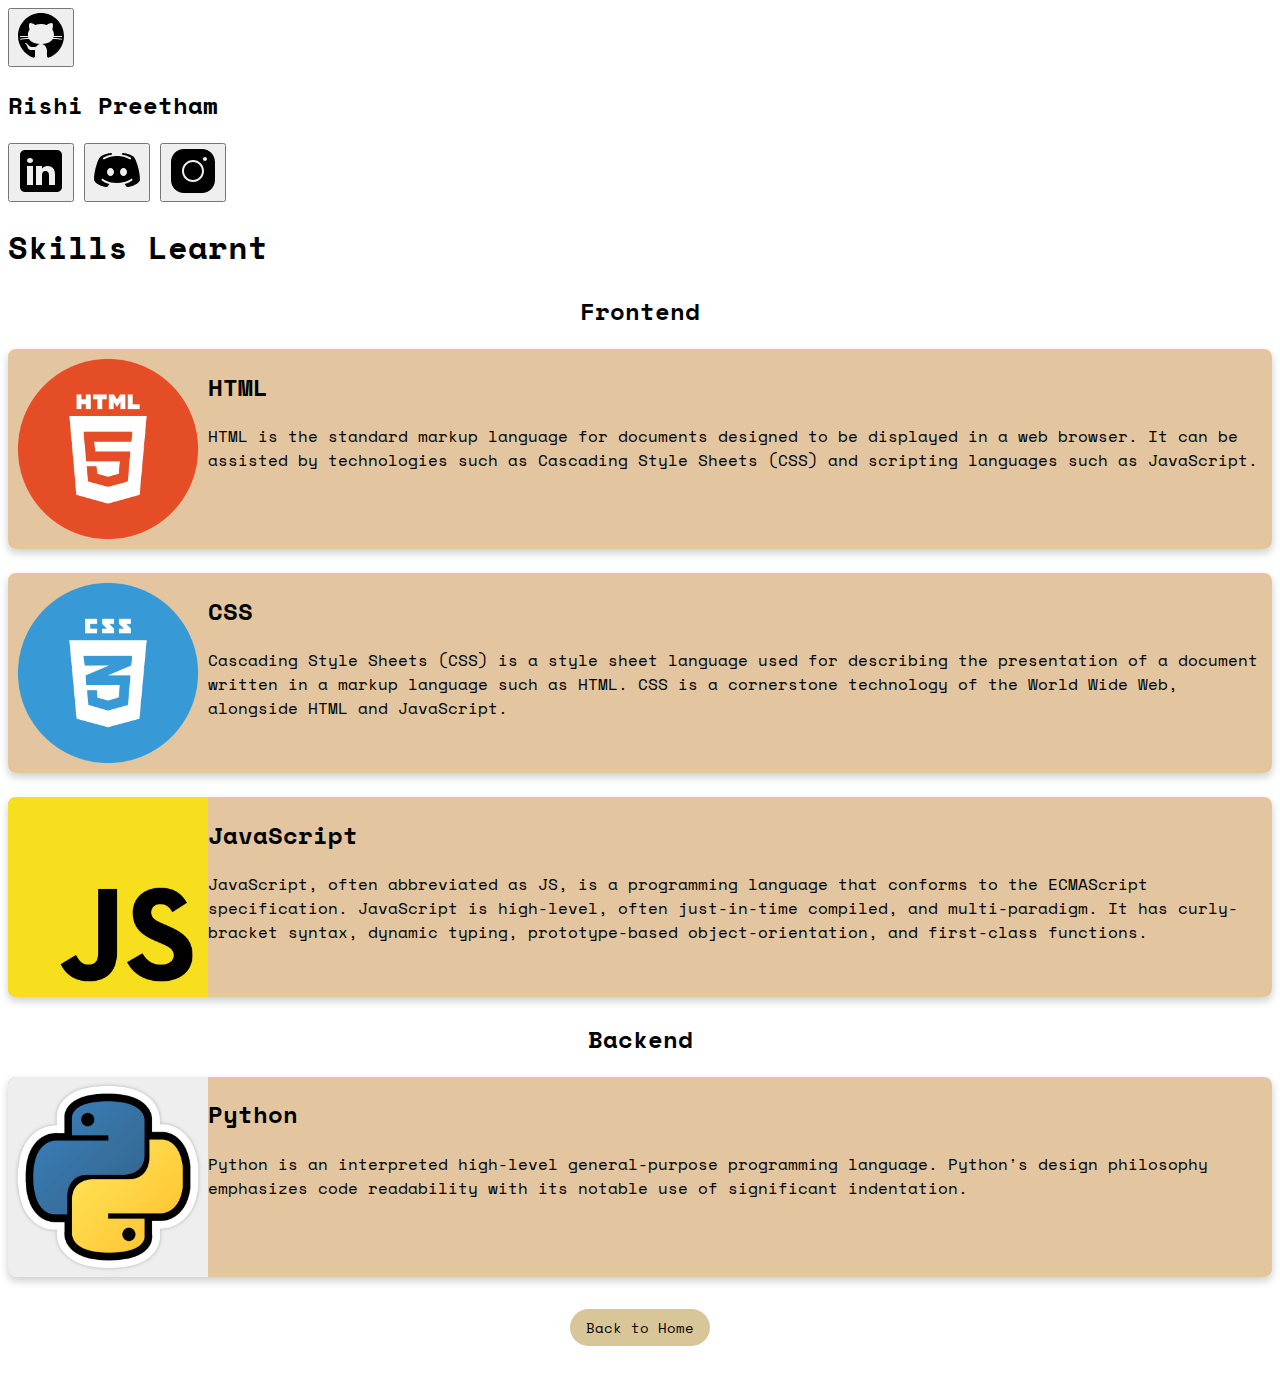
==== skills.html @ d70bb4a3 "Update skills.html" ====
<!DOCTYPE html>
<html lang="en">
<head>
    <meta charset="UTF-8">
    <meta name="viewport" content="width=device-width, initial-scale=1.0">
    <title>Portfolio</title>
    <link rel="stylesheet" href="styles.css">
    <link href="https://fonts.googleapis.com/css2?family=Inknut+Antiqua&display=swap" rel="stylesheet">
    <link href="https://fonts.googleapis.com/css2?family=Space+Mono&display=swap" rel="stylesheet">
    
    <style>
        
            body {
            font-family: 'Space Mono', monospace;
            padding-bottom: 2rem;
            background-image: url('back2.jpg');
            background-size: cover;
            background-repeat: no-repeat;
            background-attachment: fixed;
        }
        .skill{
            background-color: rgba(220, 182, 135, 0.8);
            box-shadow: 0 4px 8px rgba(0, 0, 0, 0.2);
            border-radius: 8px;
            margin-bottom: 1.5rem;
            display: flex;
            overflow: hidden;
            transition: transform 0.2s ease-in-out, box-shadow 0.2s ease-in-out;
            max-width: 100%;
            height: auto;
        }

        .skill:hover {
            transform: translateY(-5px);
            box-shadow: 0 6px 12px rgba(0, 0, 0, 0.3);
        }
        .back-button {
            display: inline-block;
            padding: 0.5rem 1rem;
            background-color: rgba(211, 190, 138, 0.879);
            color: black;
            text-decoration: none;
            border-radius: 25px;
            font-family: 'Space Mono', monospace;
            transition: transform 0.1s ease-in-out;
            font-size: 0.9rem;
        }

        .back-button:hover {
            transform: translateY(-3px);
        }
        
    </style>
</head>
<body>
        <nav class="navbar">
            <div class="nav-left">
            <a href="https://github.com/rishipr-ui" target="_blank"><button class="button"><img src="assets/gitlogo (2).svg" alt="Logo" class="logo"></button></a>
            </div>
            <div class="nav-center">
                <h2>Rishi Preetham</h2>
            </div>
            <div class="nav-right">
                <a href="https://www.linkedin.com/in/maddela-rishi-preetham-b91476320/" target="_blank"><button class="button"><img src="assets/inlogo.svg"></button></a>
                <a href="https://discordapp.com/users/1177567477459329074" target="_blank"><button class="button"><img src="assets/dislogo.svg"></button></a>
                <a href="https://www.instagram.com/rishimaddela_/" target="_blank"><button class="button"><img src="assets/inslogo.svg"></button></a>
            </div>
        </nav>
    <h1>Skills Learnt</h1>
    <center><h2>Frontend</h2></center>
    <div class="skills-container">
        <div class="skill">
            <img src="assets/html.png" alt="HTML" height="200px" width="200px">
            <div style="display:block">
            <h2>HTML</h2>
            <p>HTML is the standard markup language for documents designed to be displayed in a web browser. It can be assisted by technologies such as Cascading Style Sheets (CSS) and scripting languages such as JavaScript.</p>
        </div>
        </div>
        <div class="skill">
            <img src="assets/css.png" alt="CSS" height="200px" width="200px">
            <div style="display:block">
            <h2>CSS</h2>
            <p>Cascading Style Sheets (CSS) is a style sheet language used for describing the presentation of a document written in a markup language such as HTML. CSS is a cornerstone technology of the World Wide Web, alongside HTML and JavaScript.</p>
        </div>
        </div>
        <div class="skill">
            <img src ="assets/js.png" alt="JavaScript" height="200px" width="200px">
            <div style="display:block">
            <h2>JavaScript</h2>
            <p>JavaScript, often abbreviated as JS, is a programming language that conforms to the ECMAScript specification. JavaScript is high-level, often just-in-time compiled, and multi-paradigm. It has curly-bracket syntax, dynamic typing, prototype-based object-orientation, and first-class functions.</p>
        </div>
        </div>
        <center><h2>Backend</h2></center>
       
        <div class="skill">
            <img src ="assets/python.jpg" alt="Python" height="200px" width="200px">
            <div style="display:block; font-family: 'Space Mono',monospace;">
            <h2>Python</h2>
            <p>Python is
            an interpreted high-level general-purpose programming language. Python's design philosophy emphasizes code readability with its notable use of significant indentation.</p>     
</div></div>
<div style="text-align: center; margin-top: 2rem;">
    <a href="index.html" class="back-button">Back to Home</a>
</div>
    
</body>
</html>
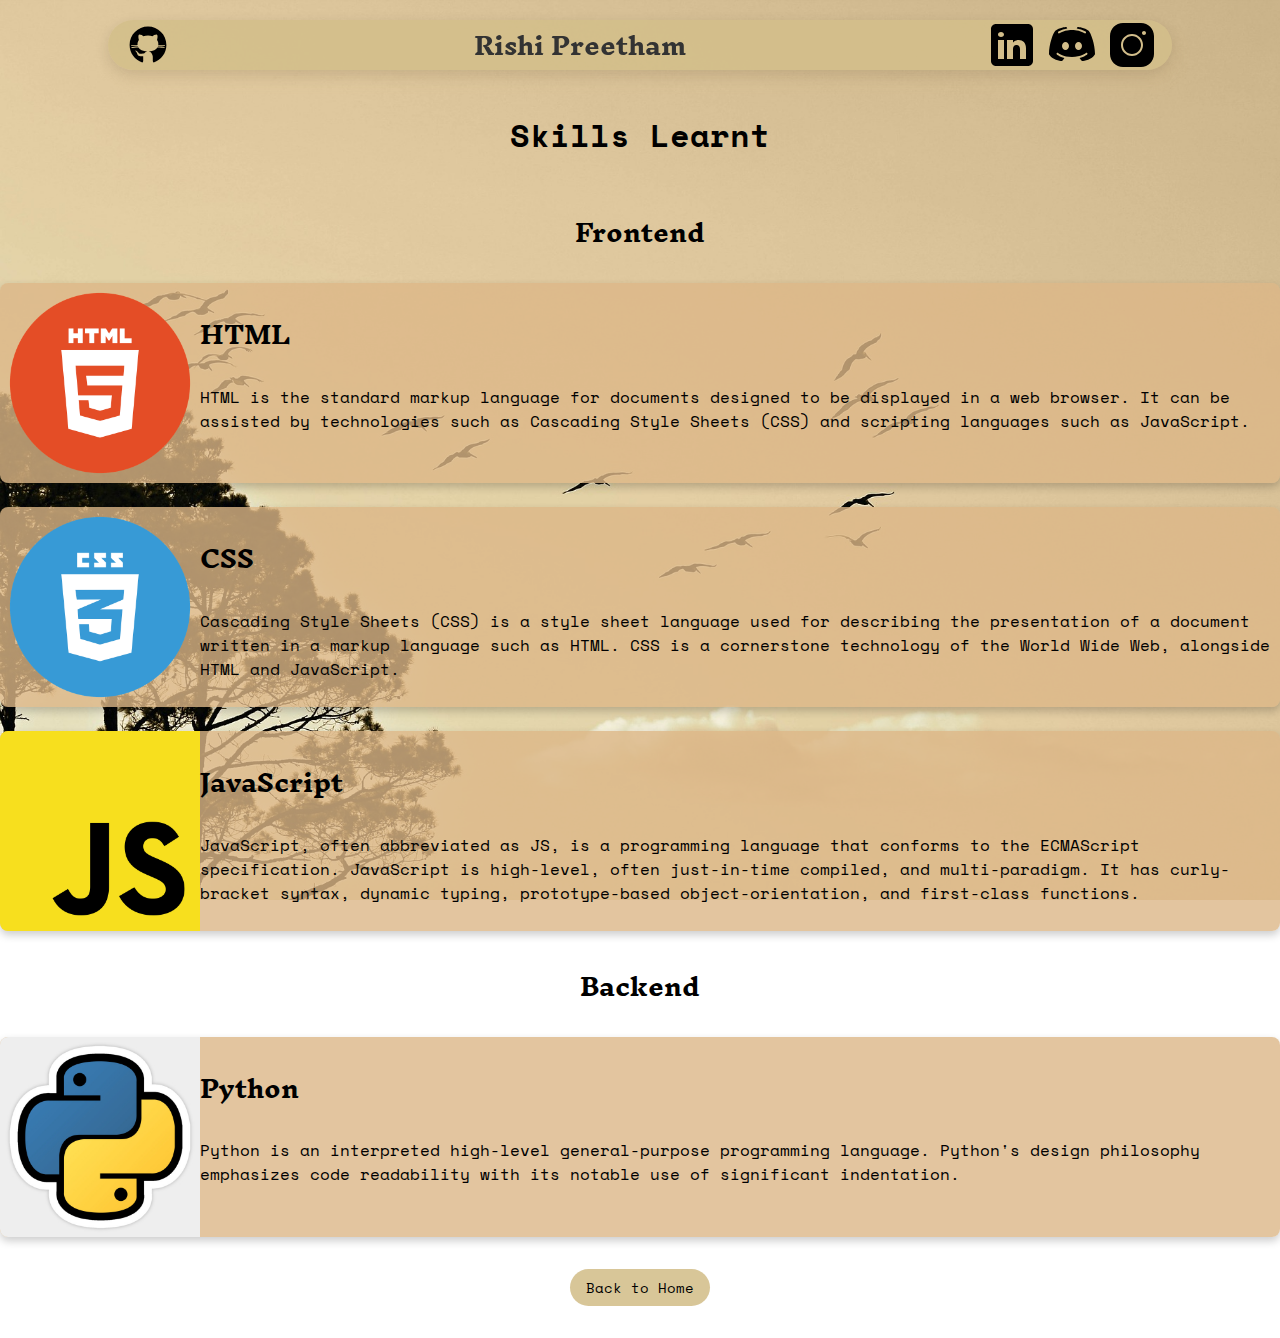
==== commit ca52e34d: "Update skills.html" ====
--- a/skills.html
+++ b/skills.html
@@ -13,7 +13,7 @@
             body {
             font-family: 'Space Mono', monospace;
             padding-bottom: 2rem;
-            background-image: url('back2.jpg');
+            background-image: url('assets/back2.jpg');
             background-size: cover;
             background-repeat: no-repeat;
             background-attachment: fixed;
--- a/styles.css
+++ b/styles.css
@@ -0,0 +1,115 @@
+body {
+    background-image: url('assets/back2.jpg');
+    margin: 0;
+    padding: 0;
+    background-size: cover;
+    background-repeat: no-repeat;
+    display: flex;
+    flex-direction: column;
+    align-items: center;
+    justify-content: center;
+    min-height: 100vh;
+}
+
+h2 {
+    font-family: 'Inknut Antiqua', serif;
+}
+
+.font {
+    font-family: 'Space Mono', monospace;
+}
+
+.navbar {
+    display: flex;
+    align-items: center;
+    justify-content: space-between;
+    background-color: rgba(211, 190, 138, 0.879);
+    width: 80%;
+    max-width: 1200px;
+    height: 50px;
+    border-radius: 25px;
+    box-shadow: rgba(0, 0, 0, 0.117) 0px 5px 15px, rgba(233, 200, 135, 0.138) 5px 10px 15px;
+    margin: 20px auto;
+    padding: 0 20px;
+    position: sticky;
+    top: 0;
+}
+
+.nav-left, .nav-right {
+    display: flex;
+    align-items: center;
+}
+
+.logo {
+    height: 40px;
+    width: auto;
+}
+
+.nav-center h2 {
+    margin: 0;
+    font-size: 1.5em;
+    color: #333;
+}
+
+.nav-right {
+    gap: 20px;
+}
+
+.button {
+    border: none;
+    background: none;
+    width: 40px;
+    height: 40px;
+    border-radius: 50%;
+    display: flex;
+    align-items: center;
+    justify-content: center;
+    color: white;
+    font-size: 20px;
+    cursor: pointer;
+    transition: transform 0.1s ease-in-out;
+}
+
+.button:hover {
+    transform: translateY(-3px);
+}
+
+.pp {
+    text-align: center;
+    display: flex;
+    flex-direction: column;
+    align-items: center;
+    justify-content: center;
+    margin: 20px 0;
+}
+
+.for {
+    margin: 10px;
+    background-color: rgba(211, 190, 138, 0.879);
+    border: none;
+    font-size: 1.2em;
+    text-align: center;
+    font-family: 'Space Mono', monospace;
+    width: 200px;
+    border-radius: 25px;
+    cursor: pointer;
+    transition: transform 0.1s ease-in-out;
+}
+
+.for:hover {
+    transform: translateY(-3px);
+}
+
+.hg {
+    text-align: center;
+    font-family: 'Space Mono', monospace;
+    margin: 20px 0;
+}
+
+.xx {
+    margin-top: 20px;
+    background-color: rgba(242, 229, 210, 0.591);
+    padding: 20px;
+    width: 100%;
+    text-align: center;
+}
